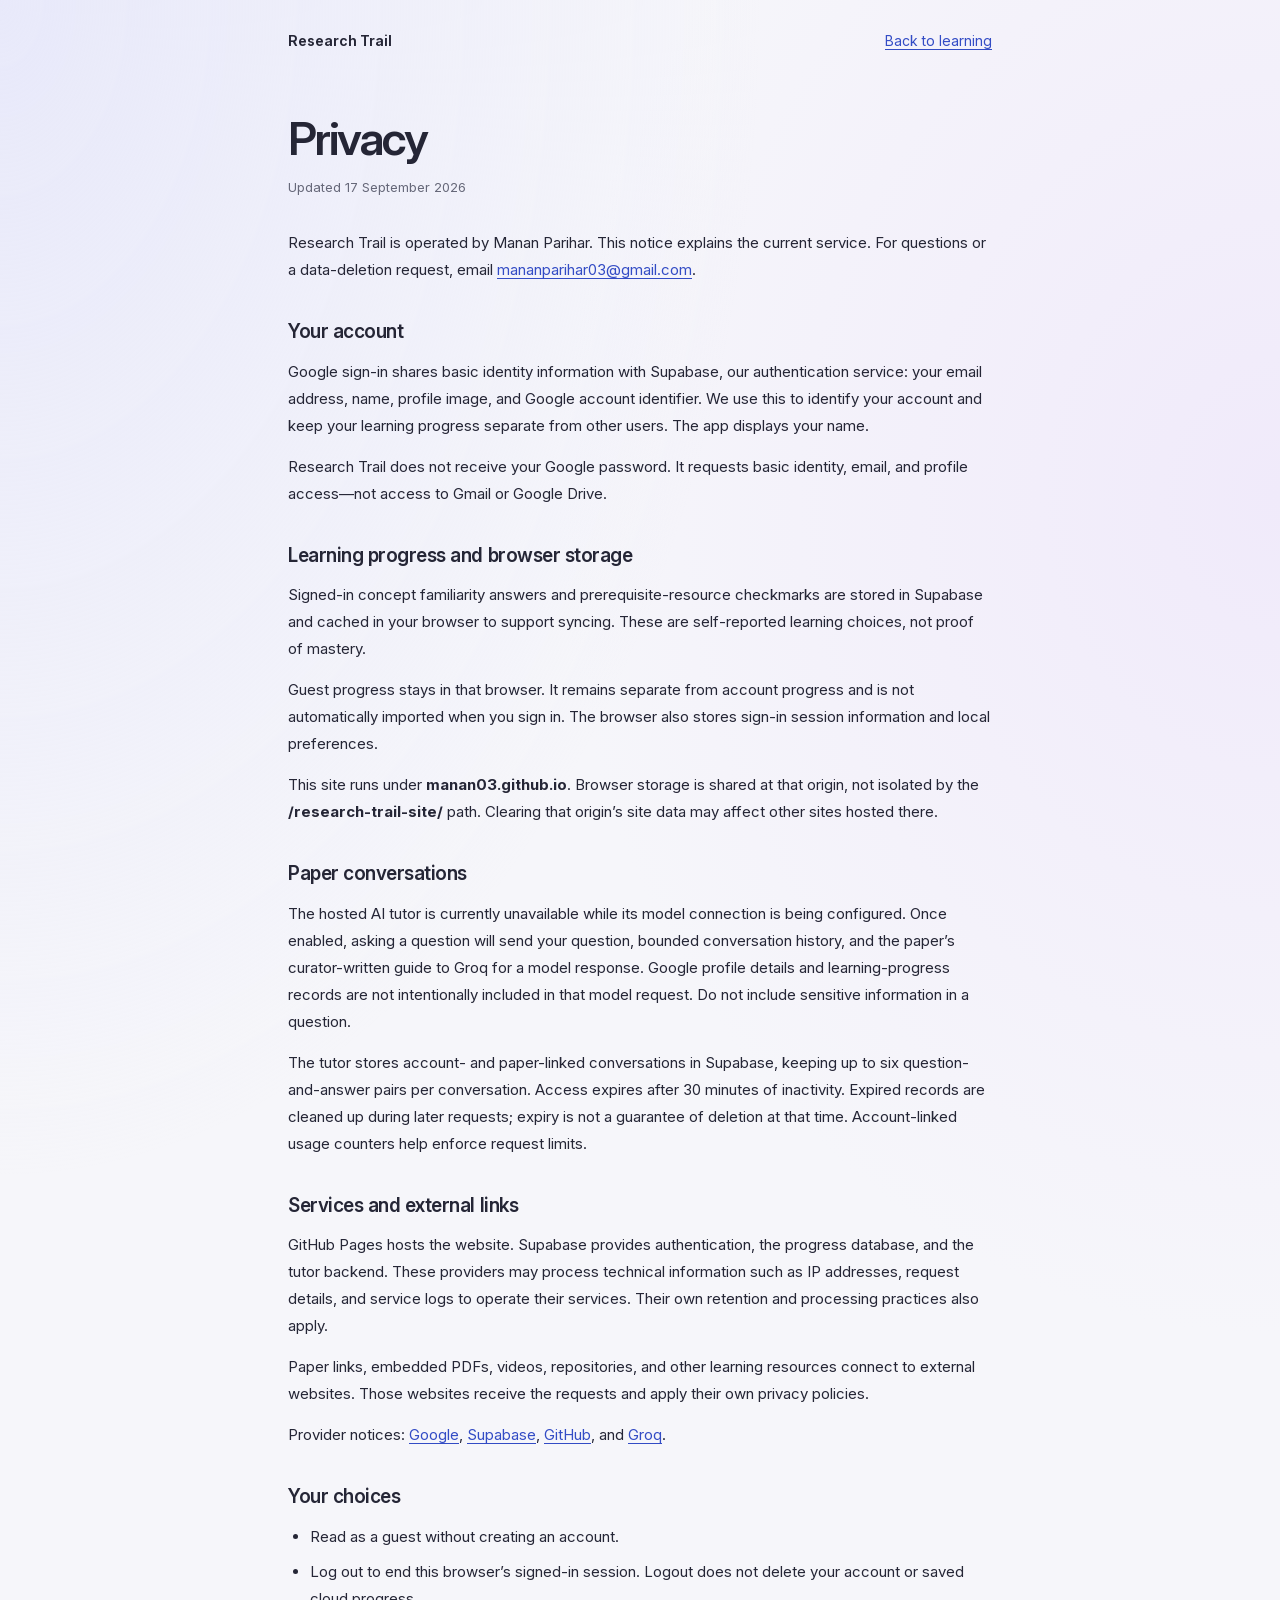
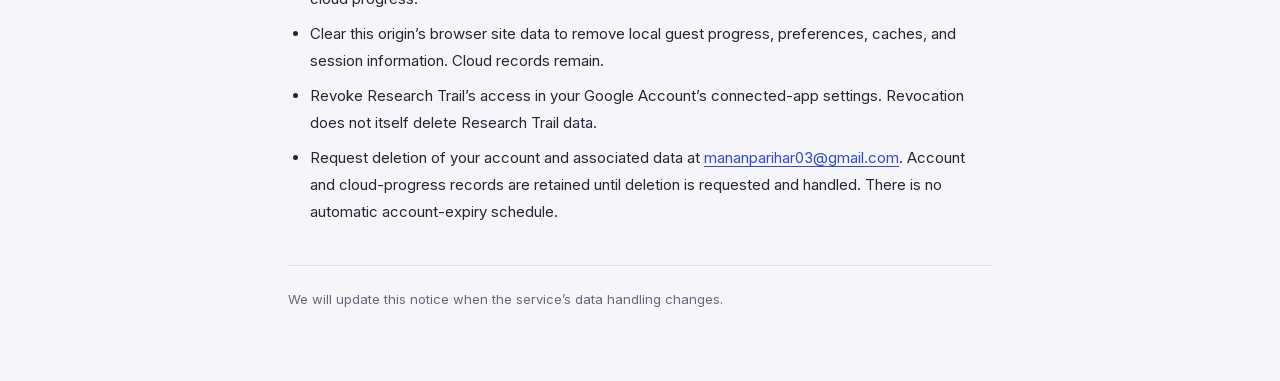
==== privacy.html @ 2a1d19be "Add public privacy notice for Google signup" ====
<!doctype html>
<html lang="en">
  <head>
    <meta charset="UTF-8" />
    <meta name="viewport" content="width=device-width, initial-scale=1" />
    <meta name="referrer" content="no-referrer" />
    <meta name="description" content="How Research Trail handles account information, learning progress, and paper conversations." />
    <title>Privacy · Research Trail</title>
    <style>
      @font-face { font-family: Inter; src: url("assets/InterVariable.woff2") format("woff2"); font-style: normal; font-weight: 100 900; font-display: swap; }
      :root { font-family: Inter, system-ui, sans-serif; color: #252636; background: #f6f6fa; font-synthesis: none; }
      * { box-sizing: border-box; }
      body { margin: 0; min-width: 280px; background: radial-gradient(ellipse at 0 0, #e8e9fa, transparent 42%), radial-gradient(ellipse at 100% 25%, #f0eafa, transparent 40%); }
      .page { max-width: 760px; margin: 0 auto; padding: 32px 28px 56px; }
      header { display: flex; justify-content: space-between; gap: 20px; align-items: center; margin-bottom: 64px; font-size: 14px; }
      .brand { color: #252636; font-weight: 650; text-decoration: none; }
      a { color: #334cc5; text-underline-offset: 3px; overflow-wrap: anywhere; }
      a:hover { text-decoration-thickness: 2px; }
      a:focus-visible { outline: 3px solid #334cc5; outline-offset: 5px; border-radius: 2px; }
      h1 { margin: 0 0 12px; font-size: clamp(34px, 7vw, 46px); font-weight: 600; letter-spacing: -0.055em; line-height: 1.1; }
      .updated { margin: 0 0 30px; color: #666879; font-size: 13px; }
      h2 { margin: 36px 0 12px; font-size: 19px; font-weight: 600; letter-spacing: -0.025em; line-height: 1.4; }
      p, li { font-size: 15px; line-height: 1.8; }
      p { margin: 0 0 14px; }
      ul { margin: 0; padding-left: 22px; }
      li + li { margin-top: 8px; }
      footer { margin-top: 40px; padding-top: 22px; border-top: 1px solid #dcdde8; }
      footer p { color: #666879; font-size: 13px; }
      @media (max-width: 480px) { .page { padding: 24px 22px 40px; } header { margin-bottom: 46px; } }
    </style>
  </head>
  <body>
    <div class="page">
      <header>
        <a class="brand" href="./">Research Trail</a>
        <a href="./">Back to learning</a>
      </header>
      <main id="main">
        <h1>Privacy</h1>
        <p class="updated">Updated <time datetime="2026-09-17">17 September 2026</time></p>
        <p>Research Trail is operated by Manan Parihar. This notice explains the current service. For questions or a data-deletion request, email <a href="mailto:mananparihar03@gmail.com">mananparihar03@gmail.com</a>.</p>

        <section aria-labelledby="account">
          <h2 id="account">Your account</h2>
          <p>Google sign-in shares basic identity information with Supabase, our authentication service: your email address, name, profile image, and Google account identifier. We use this to identify your account and keep your learning progress separate from other users. The app displays your name.</p>
          <p>Research Trail does not receive your Google password. It requests basic identity, email, and profile access—not access to Gmail or Google Drive.</p>
        </section>

        <section aria-labelledby="progress">
          <h2 id="progress">Learning progress and browser storage</h2>
          <p>Signed-in concept familiarity answers and prerequisite-resource checkmarks are stored in Supabase and cached in your browser to support syncing. These are self-reported learning choices, not proof of mastery.</p>
          <p>Guest progress stays in that browser. It remains separate from account progress and is not automatically imported when you sign in. The browser also stores sign-in session information and local preferences.</p>
          <p>This site runs under <strong>manan03.github.io</strong>. Browser storage is shared at that origin, not isolated by the <strong>/research-trail-site/</strong> path. Clearing that origin’s site data may affect other sites hosted there.</p>
        </section>

        <section aria-labelledby="tutor">
          <h2 id="tutor">Paper conversations</h2>
          <p>The hosted AI tutor is currently unavailable while its model connection is being configured. Once enabled, asking a question will send your question, bounded conversation history, and the paper’s curator-written guide to Groq for a model response. Google profile details and learning-progress records are not intentionally included in that model request. Do not include sensitive information in a question.</p>
          <p>The tutor stores account- and paper-linked conversations in Supabase, keeping up to six question-and-answer pairs per conversation. Access expires after 30 minutes of inactivity. Expired records are cleaned up during later requests; expiry is not a guarantee of deletion at that time. Account-linked usage counters help enforce request limits.</p>
        </section>

        <section aria-labelledby="services">
          <h2 id="services">Services and external links</h2>
          <p>GitHub Pages hosts the website. Supabase provides authentication, the progress database, and the tutor backend. These providers may process technical information such as IP addresses, request details, and service logs to operate their services. Their own retention and processing practices also apply.</p>
          <p>Paper links, embedded PDFs, videos, repositories, and other learning resources connect to external websites. Those websites receive the requests and apply their own privacy policies.</p>
          <p>Provider notices: <a href="https://policies.google.com/privacy">Google</a>, <a href="https://supabase.com/privacy">Supabase</a>, <a href="https://docs.github.com/en/site-policy/privacy-policies/github-general-privacy-statement">GitHub</a>, and <a href="https://groq.com/privacy-policy">Groq</a>.</p>
        </section>

        <section aria-labelledby="choices">
          <h2 id="choices">Your choices</h2>
          <ul>
            <li>Read as a guest without creating an account.</li>
            <li>Log out to end this browser’s signed-in session. Logout does not delete your account or saved cloud progress.</li>
            <li>Clear this origin’s browser site data to remove local guest progress, preferences, caches, and session information. Cloud records remain.</li>
            <li>Revoke Research Trail’s access in your Google Account’s connected-app settings. Revocation does not itself delete Research Trail data.</li>
            <li>Request deletion of your account and associated data at <a href="mailto:mananparihar03@gmail.com">mananparihar03@gmail.com</a>. Account and cloud-progress records are retained until deletion is requested and handled. There is no automatic account-expiry schedule.</li>
          </ul>
        </section>
      </main>
      <footer><p>We will update this notice when the service’s data handling changes.</p></footer>
    </div>
  </body>
</html>
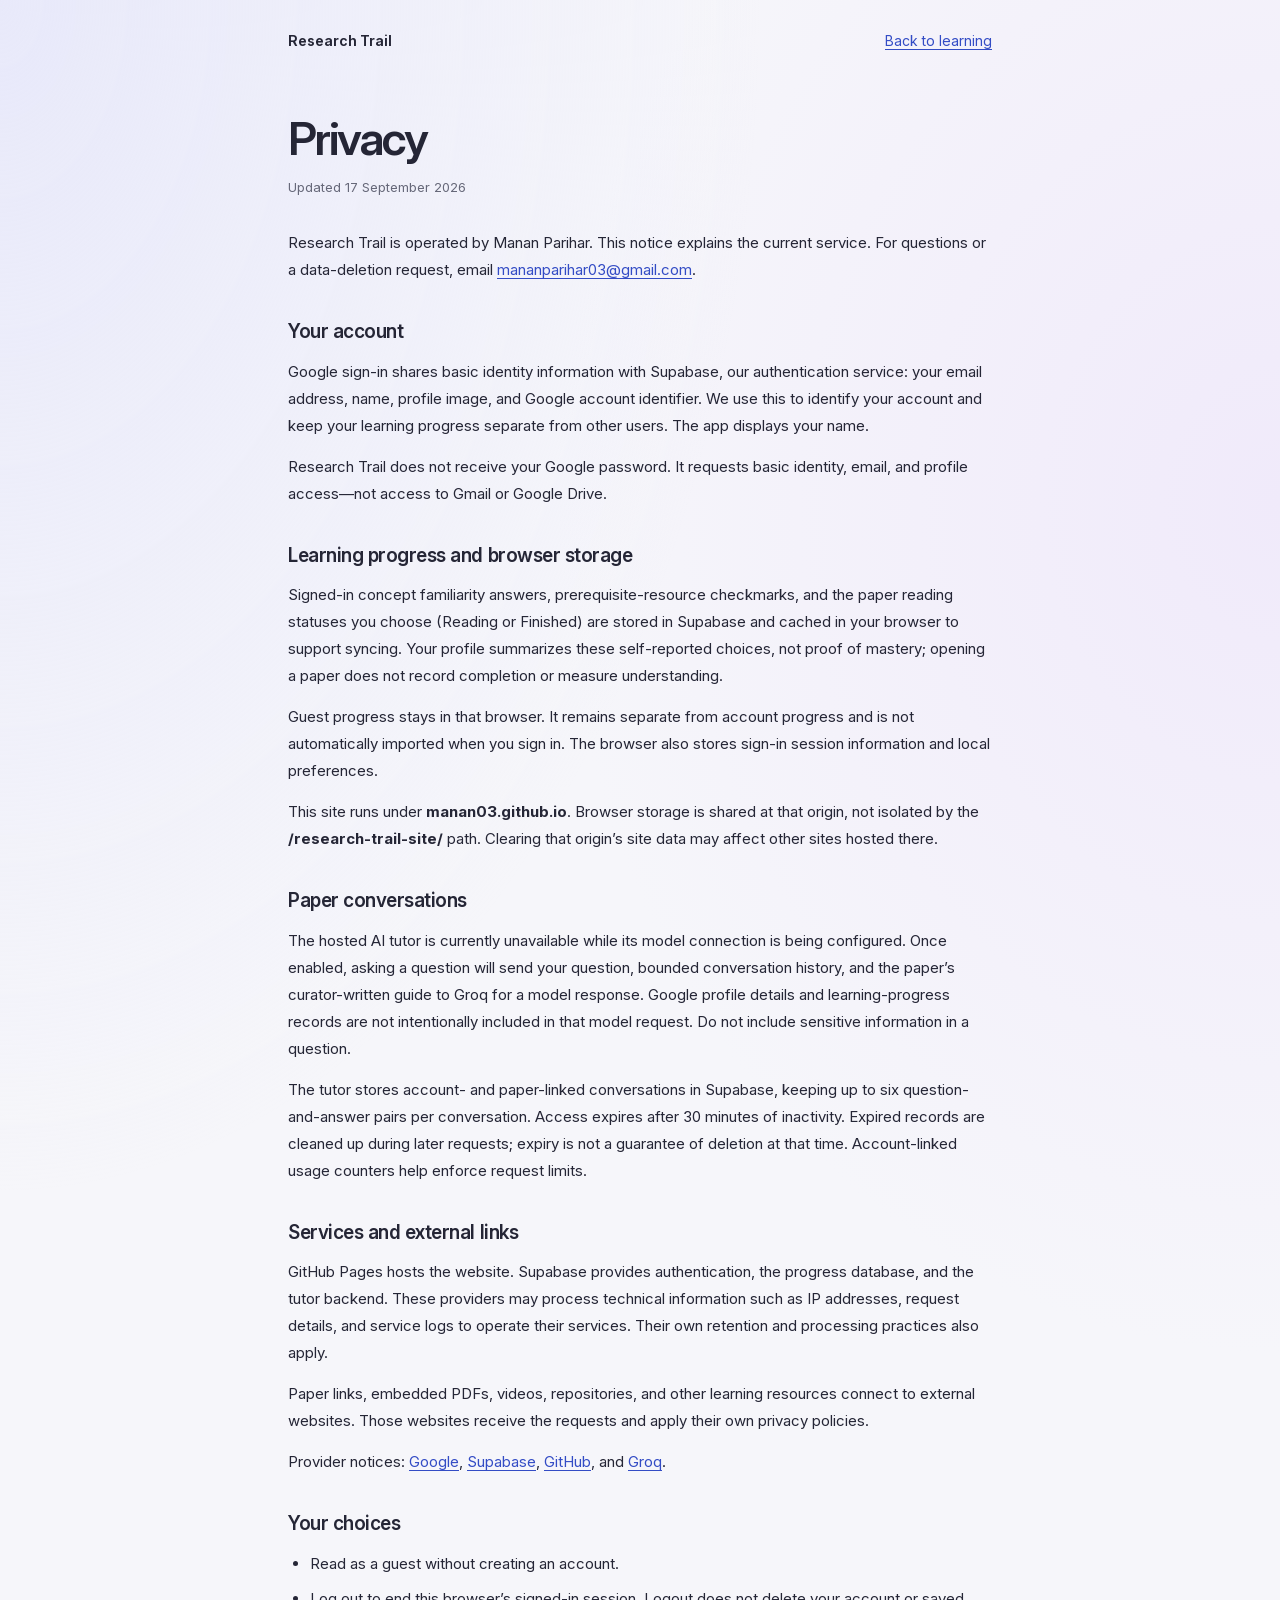
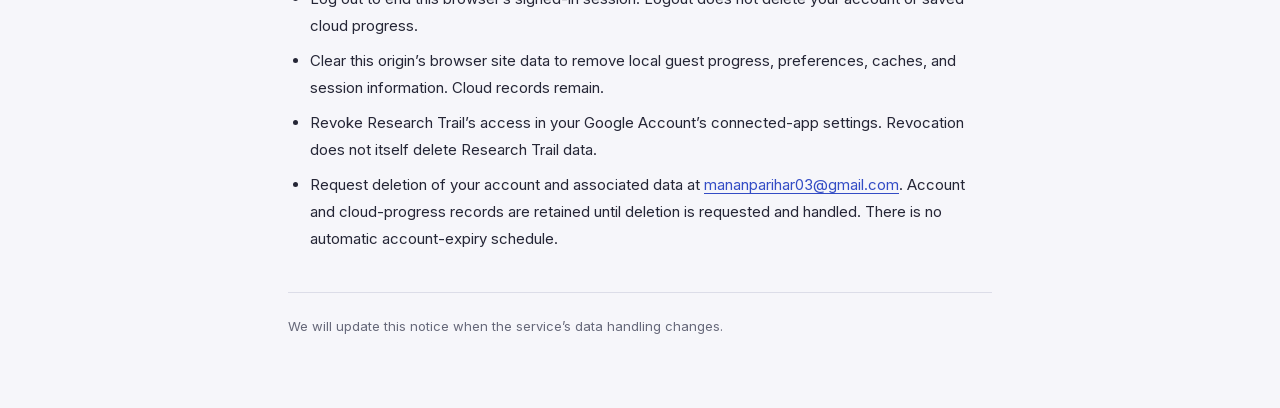
==== commit 4010889c: "Add synced learner profiles, mobile navigation, and Google signup UI" ====
--- a/privacy.html
+++ b/privacy.html
@@ -48,7 +48,7 @@
 
         <section aria-labelledby="progress">
           <h2 id="progress">Learning progress and browser storage</h2>
-          <p>Signed-in concept familiarity answers and prerequisite-resource checkmarks are stored in Supabase and cached in your browser to support syncing. These are self-reported learning choices, not proof of mastery.</p>
+          <p>Signed-in concept familiarity answers, prerequisite-resource checkmarks, and the paper reading statuses you choose (Reading or Finished) are stored in Supabase and cached in your browser to support syncing. Your profile summarizes these self-reported choices, not proof of mastery; opening a paper does not record completion or measure understanding.</p>
           <p>Guest progress stays in that browser. It remains separate from account progress and is not automatically imported when you sign in. The browser also stores sign-in session information and local preferences.</p>
           <p>This site runs under <strong>manan03.github.io</strong>. Browser storage is shared at that origin, not isolated by the <strong>/research-trail-site/</strong> path. Clearing that origin’s site data may affect other sites hosted there.</p>
         </section>
